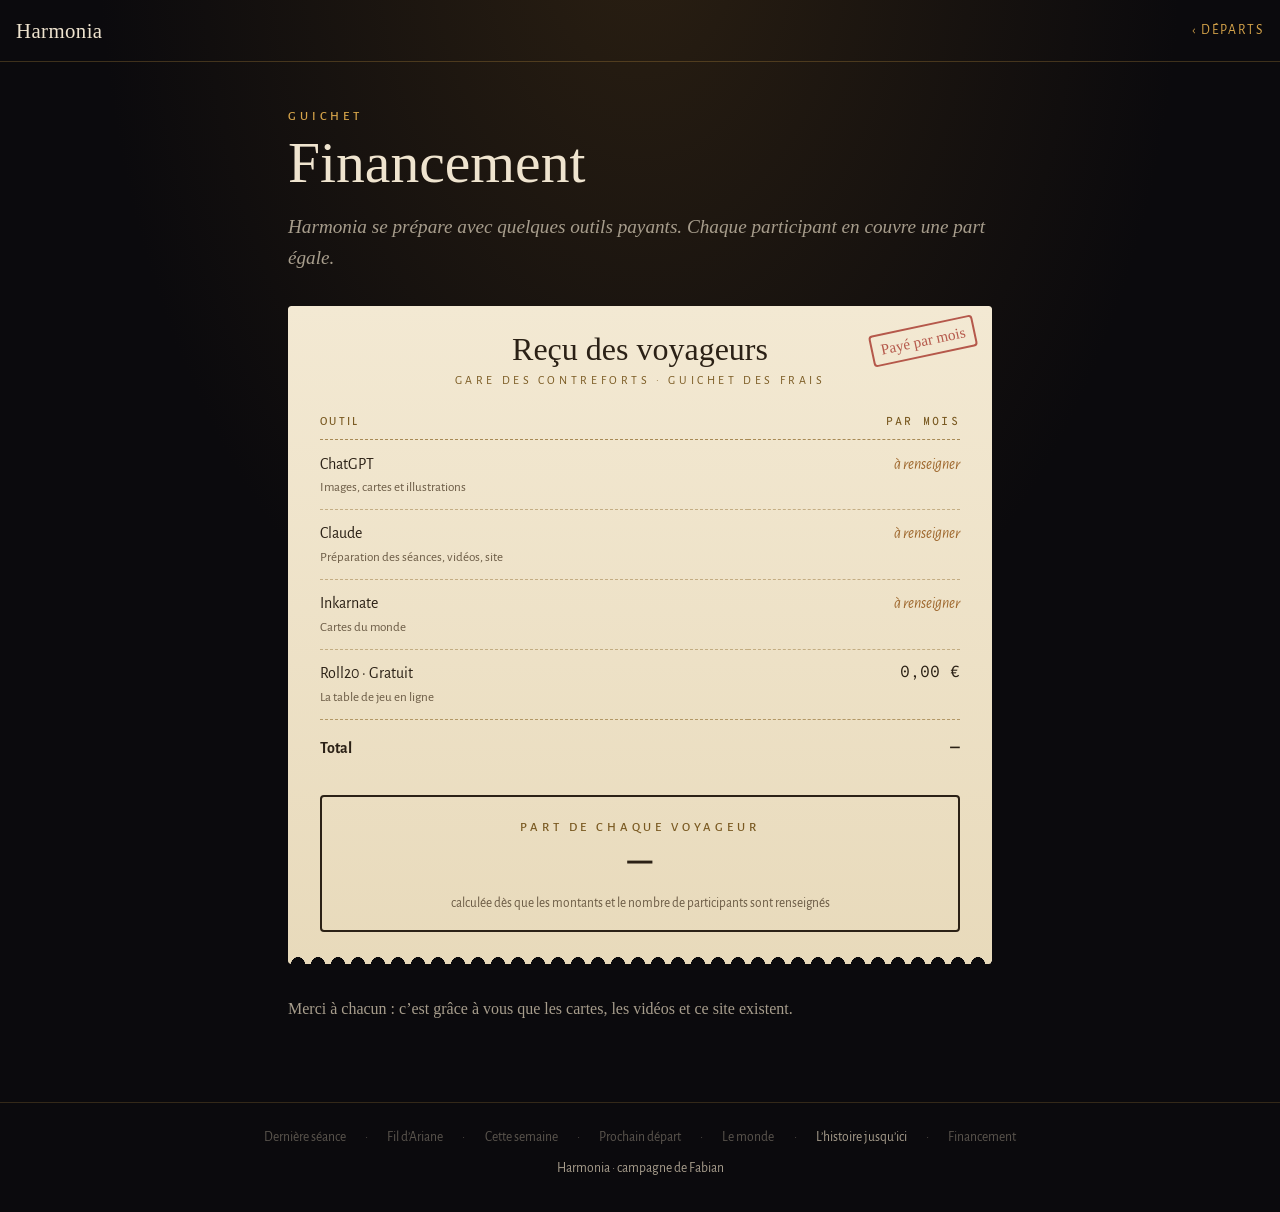
==== financement.html @ 9399c0d6 "Tableau : colonnes alignées, statuts de gare ; ajout du Financement Co-Authored-By: Claude Opus 5.5 " ====
<!doctype html>
<html lang="fr">
<head>
<meta charset="utf-8">
<meta name="viewport" content="width=device-width, initial-scale=1, viewport-fit=cover">
<title>Harmonia · Financement</title>
<meta name="description" content="Les outils qui servent à préparer Harmonia, et la part de chaque participant.">
<link rel="preconnect" href="https://fonts.googleapis.com">
<link rel="preconnect" href="https://fonts.gstatic.com" crossorigin>
<link rel="stylesheet" href="https://fonts.googleapis.com/css2?family=IM+Fell+English:ital@0;1&family=IM+Fell+English+SC&family=Alegreya+Sans:wght@400;500;700&family=Overpass+Mono:wght@600&display=swap">
<link rel="stylesheet" href="style.css">
<style>
/* Un reçu du guichet de la gare : papier, tampon, montants alignés. */
.recu {
  margin-top: 2rem; padding: 1.6rem clamp(1rem, 4vw, 2rem) 2rem; color: #2b2116;
  background: linear-gradient(180deg, #f3e9d3, #e8dabb); border-radius: 3px; position: relative;
  box-shadow: 0 20px 50px rgba(0,0,0,.6);
  -webkit-mask: radial-gradient(circle 7px at 50% 100%, transparent 98%, #000) 0 0 / 20px 100% repeat-x;
          mask: radial-gradient(circle 7px at 50% 100%, transparent 98%, #000) 0 0 / 20px 100% repeat-x;
}
.recu h2 { color: #2b2116; text-align: center; margin-bottom: .2rem; }
.recu .guichet { text-align: center; font-family: var(--f-ui); font-size: .75rem; letter-spacing: .3em; text-transform: uppercase; color: #7a5a22; margin-bottom: 1.4rem; }
.recu table { width: 100%; border-collapse: collapse; font-family: var(--f-ui); }
.recu th { text-align: left; font-size: .72rem; letter-spacing: .2em; text-transform: uppercase; color: #7a5a22; font-weight: 500; padding: 0 0 .5rem; border-bottom: 1px dashed #a88a55; }
.recu td { padding: .7rem 0; border-bottom: 1px dashed rgba(168,138,85,.6); vertical-align: top; }
.recu td small { display: block; color: #6b5b45; font-size: .82rem; }
.recu .montant { text-align: right; font-family: "Overpass Mono", monospace; white-space: nowrap; padding-left: 1rem; }
.recu .vide { color: #a06a30; font-style: italic; font-family: var(--f-ui); }
.recu tfoot td { border: 0; padding-top: 1rem; font-weight: 700; }
.part { margin-top: 1.4rem; padding: 1rem; text-align: center; border: 2px solid #2b2116; border-radius: 4px; }
.part .kicker { color: #7a5a22; }
.part b { display: block; color: #2b2116; font-family: "Overpass Mono", monospace; font-size: clamp(1.8rem, 7vw, 2.6rem); line-height: 1.2; }
.part small { color: #6b5b45; font-family: var(--f-ui); }
.tampon { position: absolute; top: 1.2rem; right: 1rem; transform: rotate(-12deg); font-family: var(--f-titre); color: rgba(160,40,30,.75); border: 2px solid rgba(160,40,30,.75); border-radius: 4px; padding: .1rem .5rem; font-size: .95rem; }
.merci { margin-top: 2rem; color: var(--cendre); }
</style>
</head>
<body>
<header class="entete">
  <a class="marque" href="index.html">Harmonia</a>
  <a href="index.html">‹ Départs</a>
</header>

<main class="page">
  <span class="kicker">Guichet</span>
  <h1>Financement</h1>
  <p class="chapeau">Harmonia se prépare avec quelques outils payants. Chaque participant en couvre une part égale.</p>

  <section class="recu" aria-labelledby="titreRecu">
    <span class="tampon" id="tampon" aria-hidden="true">Payé par mois</span>
    <h2 id="titreRecu">Reçu des voyageurs</h2>
    <div class="guichet">Gare des Contreforts · Guichet des frais</div>
    <table>
      <thead><tr><th scope="col">Outil</th><th scope="col" class="montant">Par mois</th></tr></thead>
      <tbody id="outils"></tbody>
      <tfoot><tr><td>Total</td><td class="montant" id="total"></td></tr></tfoot>
    </table>
    <div class="part">
      <span class="kicker">Part de chaque voyageur</span>
      <b id="part">—</b>
      <small id="detail"></small>
    </div>
  </section>

  <p class="merci">Merci à chacun : c’est grâce à vous que les cartes, les vidéos et ce site existent.</p>
</main>

<footer class="pied">
  <nav id="menuSimple" aria-label="Menu simple"></nav>
  Harmonia · campagne de Fabian
</footer>
<script src="donnees.js"></script>
<script>
(() => {
  const H = window.HARMONIA, F = H.financement;
  const euros = n => n.toLocaleString('fr-FR', { style: 'currency', currency: 'EUR' });
  const corps = document.getElementById('outils');
  let total = 0, complet = true;
  F.outils.forEach(o => {
    const tr = document.createElement('tr');
    const a = document.createElement('td');
    a.innerHTML = `<span></span><small></small>`;
    a.querySelector('span').textContent = o.nom + (o.formule ? ` · ${o.formule}` : '');
    a.querySelector('small').textContent = o.usage;
    const b = document.createElement('td'); b.className = 'montant';
    if (typeof o.prix === 'number') { b.textContent = euros(o.prix); total += o.prix; }
    else { b.innerHTML = '<span class="vide">à renseigner</span>'; complet = false; }
    tr.append(a, b); corps.appendChild(tr);
  });
  document.getElementById('total').textContent = complet ? euros(total) : '—';
  if (complet && F.participants) {
    document.getElementById('part').textContent = euros(Math.ceil(total / F.participants * 100) / 100);
    document.getElementById('detail').textContent = `par mois · ${euros(total)} partagés entre ${F.participants} participants`;
  } else {
    document.getElementById('detail').textContent = 'calculée dès que les montants et le nombre de participants sont renseignés';
  }

  const menu = document.getElementById('menuSimple');
  H.departs.forEach((d, k) => {
    if (k) menu.appendChild(Object.assign(document.createElement('span'), { textContent: '·' }));
    const m = document.createElement(d.pret ? 'a' : 'span');
    m.textContent = d.destination; if (d.pret) m.href = d.page; else m.style.opacity = '.5';
    menu.appendChild(m);
  });
})();
</script>
</body>
</html>
---- style.css ----
/* Harmonia : charte commune (nuit, parchemin, laiton), dans l'esprit de la bande-annonce de la saison 2. */
:root {
  --nuit: #0b0a0d;
  --nuit-2: #15121a;
  --parchemin: #efe4cf;
  --cendre: #a79d8c;
  --laiton: #d6a44a;
  --laiton-sombre: #7a5a22;
  --braise: #e0703a;
  --runes: #6fd8f0;
  --f-titre: "IM Fell English SC", "IM Fell English", Georgia, "Times New Roman", serif;
  --f-recit: "IM Fell English", Georgia, "Times New Roman", serif;
  --f-ui: "Alegreya Sans", "Segoe UI", system-ui, sans-serif;
  color-scheme: dark;
}
* { box-sizing: border-box; }
html { -webkit-text-size-adjust: 100%; }
body {
  margin: 0; min-height: 100vh; color: var(--parchemin); font-family: var(--f-recit); line-height: 1.6;
  background: radial-gradient(ellipse at 50% -10%, #2a1f12 0%, var(--nuit) 60%) fixed, var(--nuit);
}
a { color: var(--laiton); }
a:focus-visible, button:focus-visible { outline: 2px solid var(--parchemin); outline-offset: 3px; }

/* Barre du haut, commune à toutes les pages sauf l'accueil */
.entete { display: flex; align-items: center; justify-content: space-between; gap: 1rem; padding: 14px 16px; border-bottom: 1px solid rgba(214,164,74,.25); }
.entete a { font-family: var(--f-ui); text-decoration: none; letter-spacing: .14em; text-transform: uppercase; font-size: .85rem; }
.entete .marque { font-family: var(--f-titre); text-transform: none; letter-spacing: .02em; font-size: 1.3rem; color: var(--parchemin); }

/* Pages de lecture */
.page { max-width: 46rem; margin: 0 auto; padding: 2.5rem 16px 4rem; }
.kicker { font-family: var(--f-ui); font-weight: 500; font-size: .8rem; letter-spacing: .3em; text-transform: uppercase; color: var(--laiton); }
h1 { font-family: var(--f-titre); font-weight: 400; font-size: clamp(2.2rem, 7vw, 3.6rem); line-height: 1.05; margin: .3rem 0 1rem; }
h2 { font-family: var(--f-titre); font-weight: 400; font-size: clamp(1.5rem, 4.5vw, 2rem); line-height: 1.15; margin: 0 0 .6rem; color: var(--parchemin); }
.chapeau { font-size: 1.2rem; color: var(--cendre); font-style: italic; }
b, strong { color: var(--laiton); font-weight: 400; }

/* Pied de page : le menu classique, en secours du tableau */
.pied { border-top: 1px solid rgba(214,164,74,.2); padding: 1.5rem 16px 2rem; text-align: center; font-family: var(--f-ui); font-size: .85rem; color: var(--cendre); }
.pied nav { display: flex; flex-wrap: wrap; justify-content: center; gap: .4rem 1.2rem; margin-bottom: .6rem; }
.pied nav a { color: var(--cendre); text-decoration: none; }
.pied nav a:hover { color: var(--laiton); }
.pied nav span { opacity: .5; }

@media (prefers-reduced-motion: reduce) { *, *::before, *::after { animation: none !important; transition: none !important; } }
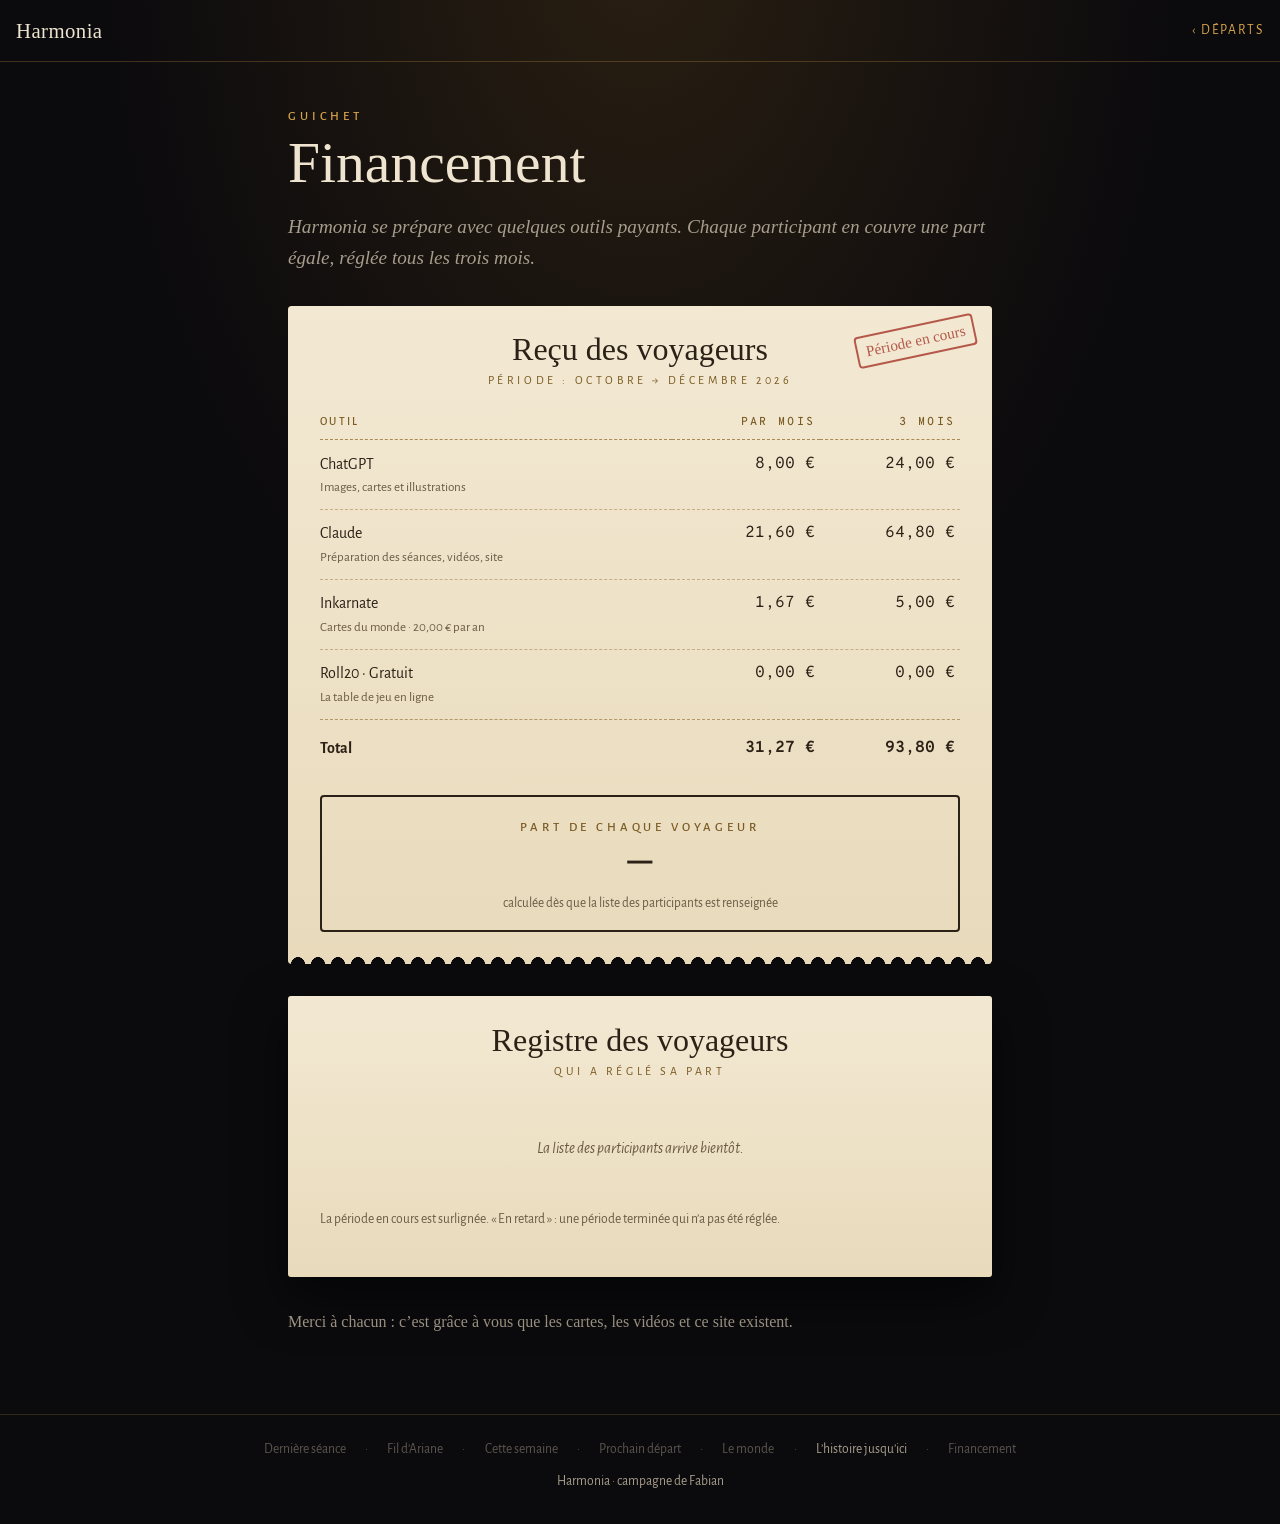
==== commit 6ecf4b8d: "Financement : versements par période (3 mois par défaut), registre de qui a payé, vrais tarifs Co-Au" ====
--- a/financement.html
+++ b/financement.html
@@ -4,34 +4,45 @@
 <meta charset="utf-8">
 <meta name="viewport" content="width=device-width, initial-scale=1, viewport-fit=cover">
 <title>Harmonia · Financement</title>
-<meta name="description" content="Les outils qui servent à préparer Harmonia, et la part de chaque participant.">
+<meta name="description" content="Les outils qui servent à préparer Harmonia, la part de chaque participant et qui a déjà réglé.">
 <link rel="preconnect" href="https://fonts.googleapis.com">
 <link rel="preconnect" href="https://fonts.gstatic.com" crossorigin>
 <link rel="stylesheet" href="https://fonts.googleapis.com/css2?family=IM+Fell+English:ital@0;1&family=IM+Fell+English+SC&family=Alegreya+Sans:wght@400;500;700&family=Overpass+Mono:wght@600&display=swap">
 <link rel="stylesheet" href="style.css">
 <style>
-/* Un reçu du guichet de la gare : papier, tampon, montants alignés. */
-.recu {
+/* Un reçu du guichet de la gare, puis le registre des voyageurs avec leurs tampons. */
+.papier {
   margin-top: 2rem; padding: 1.6rem clamp(1rem, 4vw, 2rem) 2rem; color: #2b2116;
   background: linear-gradient(180deg, #f3e9d3, #e8dabb); border-radius: 3px; position: relative;
   box-shadow: 0 20px 50px rgba(0,0,0,.6);
+}
+.recu {
   -webkit-mask: radial-gradient(circle 7px at 50% 100%, transparent 98%, #000) 0 0 / 20px 100% repeat-x;
           mask: radial-gradient(circle 7px at 50% 100%, transparent 98%, #000) 0 0 / 20px 100% repeat-x;
 }
-.recu h2 { color: #2b2116; text-align: center; margin-bottom: .2rem; }
-.recu .guichet { text-align: center; font-family: var(--f-ui); font-size: .75rem; letter-spacing: .3em; text-transform: uppercase; color: #7a5a22; margin-bottom: 1.4rem; }
-.recu table { width: 100%; border-collapse: collapse; font-family: var(--f-ui); }
-.recu th { text-align: left; font-size: .72rem; letter-spacing: .2em; text-transform: uppercase; color: #7a5a22; font-weight: 500; padding: 0 0 .5rem; border-bottom: 1px dashed #a88a55; }
-.recu td { padding: .7rem 0; border-bottom: 1px dashed rgba(168,138,85,.6); vertical-align: top; }
-.recu td small { display: block; color: #6b5b45; font-size: .82rem; }
-.recu .montant { text-align: right; font-family: "Overpass Mono", monospace; white-space: nowrap; padding-left: 1rem; }
-.recu .vide { color: #a06a30; font-style: italic; font-family: var(--f-ui); }
-.recu tfoot td { border: 0; padding-top: 1rem; font-weight: 700; }
+.papier h2 { color: #2b2116; text-align: center; margin-bottom: .2rem; }
+.papier .guichet { text-align: center; font-family: var(--f-ui); font-size: .75rem; letter-spacing: .3em; text-transform: uppercase; color: #7a5a22; margin-bottom: 1.4rem; }
+.papier table { width: 100%; border-collapse: collapse; font-family: var(--f-ui); }
+.papier th { text-align: left; font-size: .72rem; letter-spacing: .2em; text-transform: uppercase; color: #7a5a22; font-weight: 500; padding: 0 .3rem .5rem 0; border-bottom: 1px dashed #a88a55; }
+.papier td { padding: .7rem .3rem .7rem 0; border-bottom: 1px dashed rgba(168,138,85,.6); vertical-align: top; }
+.papier td small { display: block; color: #6b5b45; font-size: .82rem; }
+.montant { text-align: right !important; font-family: "Overpass Mono", monospace; white-space: nowrap; }
+.papier tfoot td { border: 0; padding-top: 1rem; font-weight: 700; }
 .part { margin-top: 1.4rem; padding: 1rem; text-align: center; border: 2px solid #2b2116; border-radius: 4px; }
 .part .kicker { color: #7a5a22; }
 .part b { display: block; color: #2b2116; font-family: "Overpass Mono", monospace; font-size: clamp(1.8rem, 7vw, 2.6rem); line-height: 1.2; }
 .part small { color: #6b5b45; font-family: var(--f-ui); }
 .tampon { position: absolute; top: 1.2rem; right: 1rem; transform: rotate(-12deg); font-family: var(--f-titre); color: rgba(160,40,30,.75); border: 2px solid rgba(160,40,30,.75); border-radius: 4px; padding: .1rem .5rem; font-size: .95rem; }
+
+/* Registre */
+.registre { overflow-x: auto; }
+.registre th:not(:first-child), .registre td:not(:first-child) { text-align: center; }
+.registre td:first-child { font-family: var(--f-titre); font-size: 1.1rem; white-space: nowrap; }
+.marque-paye { display: inline-block; font-family: var(--f-ui); font-size: .72rem; font-weight: 700; letter-spacing: .12em; text-transform: uppercase; padding: .15rem .45rem; border: 2px solid; border-radius: 3px; transform: rotate(-4deg); white-space: nowrap; }
+.paye { color: #2f6b34; } .attente { color: #a06a30; } .retard { color: #a3281e; }
+.encours { background: rgba(214,164,74,.18); }
+.legende { margin-top: 1rem; font-family: var(--f-ui); font-size: .85rem; color: #6b5b45; }
+.vide { text-align: center; font-family: var(--f-ui); color: #6b5b45; font-style: italic; padding: 1rem 0; }
 .merci { margin-top: 2rem; color: var(--cendre); }
 </style>
 </head>
@@ -44,22 +55,29 @@
 <main class="page">
   <span class="kicker">Guichet</span>
   <h1>Financement</h1>
-  <p class="chapeau">Harmonia se prépare avec quelques outils payants. Chaque participant en couvre une part égale.</p>
+  <p class="chapeau">Harmonia se prépare avec quelques outils payants. Chaque participant en couvre une part égale, réglée <span id="rythme"></span>.</p>
 
-  <section class="recu" aria-labelledby="titreRecu">
-    <span class="tampon" id="tampon" aria-hidden="true">Payé par mois</span>
+  <section class="papier recu" aria-labelledby="titreRecu">
+    <span class="tampon" aria-hidden="true" id="tampon"></span>
     <h2 id="titreRecu">Reçu des voyageurs</h2>
-    <div class="guichet">Gare des Contreforts · Guichet des frais</div>
+    <div class="guichet" id="periode"></div>
     <table>
-      <thead><tr><th scope="col">Outil</th><th scope="col" class="montant">Par mois</th></tr></thead>
+      <thead><tr><th scope="col">Outil</th><th scope="col" class="montant">Par mois</th><th scope="col" class="montant" id="thPeriode"></th></tr></thead>
       <tbody id="outils"></tbody>
-      <tfoot><tr><td>Total</td><td class="montant" id="total"></td></tr></tfoot>
+      <tfoot><tr><td>Total</td><td class="montant" id="totalMois"></td><td class="montant" id="totalPeriode"></td></tr></tfoot>
     </table>
     <div class="part">
       <span class="kicker">Part de chaque voyageur</span>
       <b id="part">—</b>
       <small id="detail"></small>
     </div>
+  </section>
+
+  <section class="papier" aria-labelledby="titreRegistre">
+    <h2 id="titreRegistre">Registre des voyageurs</h2>
+    <div class="guichet">Qui a réglé sa part</div>
+    <div class="registre" id="registre"></div>
+    <p class="legende">La période en cours est surlignée. « En retard » : une période terminée qui n’a pas été réglée.</p>
   </section>
 
   <p class="merci">Merci à chacun : c’est grâce à vous que les cartes, les vidéos et ce site existent.</p>
@@ -74,25 +92,82 @@
 (() => {
   const H = window.HARMONIA, F = H.financement;
   const euros = n => n.toLocaleString('fr-FR', { style: 'currency', currency: 'EUR' });
+  const arrondi = n => Math.round(n * 100) / 100;
+  const N = F.periodeMois || 3;
+  const MOIS = ['janvier', 'février', 'mars', 'avril', 'mai', 'juin', 'juillet', 'août', 'septembre', 'octobre', 'novembre', 'décembre'];
+
+  // Périodes : de « debut » jusqu'à celle qui contient aujourd'hui
+  const [a0, m0] = F.debut.split('-').map(Number);
+  const indexMois = (a, m) => a * 12 + (m - 1);
+  const debutIdx = indexMois(a0, m0), maintenant = new Date(), aujourdhui = indexMois(maintenant.getFullYear(), maintenant.getMonth() + 1);
+  const nbPeriodes = Math.max(1, Math.floor((aujourdhui - debutIdx) / N) + 1);
+  const periodes = Array.from({ length: nbPeriodes }, (_, k) => {
+    const i = debutIdx + k * N, j = i + N - 1;
+    const cle = `${Math.floor(i / 12)}-${String(i % 12 + 1).padStart(2, '0')}`;
+    const nom = (x, an) => MOIS[x % 12] + (an ? ' ' + Math.floor(x / 12) : '');
+    const libelle = N === 1 ? nom(i, true) : `${nom(i, Math.floor(i / 12) !== Math.floor(j / 12))} → ${nom(j, true)}`;
+    const court = N === 1 ? `${MOIS[i % 12].slice(0, 4)}. ${Math.floor(i / 12)}` : `${MOIS[i % 12].slice(0, 3)}.–${MOIS[j % 12].slice(0, 3)}. ${String(Math.floor(j / 12)).slice(2)}`;
+    return { cle, libelle, court, fini: j < aujourdhui, enCours: aujourdhui >= i && aujourdhui <= j };
+  });
+  const courante = periodes.find(p => p.enCours) || periodes[periodes.length - 1];
+
+  // Le reçu
+  const rythmes = { 1: 'chaque mois', 3: 'tous les trois mois', 6: 'tous les six mois', 12: 'une fois par an' };
+  document.getElementById('rythme').textContent = rythmes[N] || `tous les ${N} mois`;
+  document.getElementById('periode').textContent = 'Période : ' + courante.libelle;
+  document.getElementById('thPeriode').textContent = N === 1 ? 'Période' : `${N} mois`;
+  document.getElementById('tampon').textContent = 'Période en cours';
   const corps = document.getElementById('outils');
-  let total = 0, complet = true;
+  let totalMois = 0;
   F.outils.forEach(o => {
+    const parMois = o.par === 'an' ? o.prix / 12 : o.prix;
+    totalMois += parMois;
     const tr = document.createElement('tr');
     const a = document.createElement('td');
-    a.innerHTML = `<span></span><small></small>`;
-    a.querySelector('span').textContent = o.nom + (o.formule ? ` · ${o.formule}` : '');
-    a.querySelector('small').textContent = o.usage;
-    const b = document.createElement('td'); b.className = 'montant';
-    if (typeof o.prix === 'number') { b.textContent = euros(o.prix); total += o.prix; }
-    else { b.innerHTML = '<span class="vide">à renseigner</span>'; complet = false; }
-    tr.append(a, b); corps.appendChild(tr);
+    a.append(document.createTextNode(o.nom + (o.formule ? ` · ${o.formule}` : '')));
+    const sm = document.createElement('small');
+    sm.textContent = o.usage + (o.par === 'an' && o.prix ? ` · ${euros(o.prix)} par an` : '');
+    a.appendChild(sm);
+    const b = document.createElement('td'); b.className = 'montant'; b.textContent = euros(arrondi(parMois));
+    const c = document.createElement('td'); c.className = 'montant'; c.textContent = euros(arrondi(parMois * N));
+    tr.append(a, b, c); corps.appendChild(tr);
   });
-  document.getElementById('total').textContent = complet ? euros(total) : '—';
-  if (complet && F.participants) {
-    document.getElementById('part').textContent = euros(Math.ceil(total / F.participants * 100) / 100);
-    document.getElementById('detail').textContent = `par mois · ${euros(total)} partagés entre ${F.participants} participants`;
+  const totalPeriode = arrondi(totalMois * N);
+  document.getElementById('totalMois').textContent = euros(arrondi(totalMois));
+  document.getElementById('totalPeriode').textContent = euros(totalPeriode);
+  const nb = F.participants.length;
+  if (nb) {
+    const part = Math.ceil(totalPeriode / nb * 100) / 100;
+    document.getElementById('part').textContent = euros(part);
+    document.getElementById('detail').textContent = `${rythmes[N] || `tous les ${N} mois`} · ${euros(totalPeriode)} partagés entre ${nb} participants`;
   } else {
-    document.getElementById('detail').textContent = 'calculée dès que les montants et le nombre de participants sont renseignés';
+    document.getElementById('detail').textContent = 'calculée dès que la liste des participants est renseignée';
+  }
+
+  // Le registre : une ligne par participant, une colonne par période (les 6 dernières)
+  const boite = document.getElementById('registre');
+  if (!nb) { boite.innerHTML = '<p class="vide">La liste des participants arrive bientôt.</p>'; }
+  else {
+    const vues = periodes.slice(-6);
+    const t = document.createElement('table');
+    const tete = document.createElement('tr');
+    tete.innerHTML = '<th scope="col">Voyageur</th>';
+    vues.forEach(p => { const th = document.createElement('th'); th.scope = 'col'; th.textContent = p.court; th.title = p.libelle; if (p === courante) th.className = 'encours'; tete.appendChild(th); });
+    const thead = document.createElement('thead'); thead.appendChild(tete); t.appendChild(thead);
+    const tb = document.createElement('tbody');
+    F.participants.forEach(v => {
+      const tr = document.createElement('tr');
+      const nomCase = document.createElement('td'); nomCase.textContent = v.nom; tr.appendChild(nomCase);
+      vues.forEach(p => {
+        const td = document.createElement('td'); if (p === courante) td.className = 'encours';
+        const paye = (v.paye || []).includes(p.cle);
+        const [cls, txt] = paye ? ['paye', 'Payé'] : p.fini ? ['retard', 'En retard'] : ['attente', 'En attente'];
+        td.innerHTML = `<span class="marque-paye ${cls}">${txt}</span>`;
+        tr.appendChild(td);
+      });
+      tb.appendChild(tr);
+    });
+    t.appendChild(tb); boite.appendChild(t);
   }
 
   const menu = document.getElementById('menuSimple');
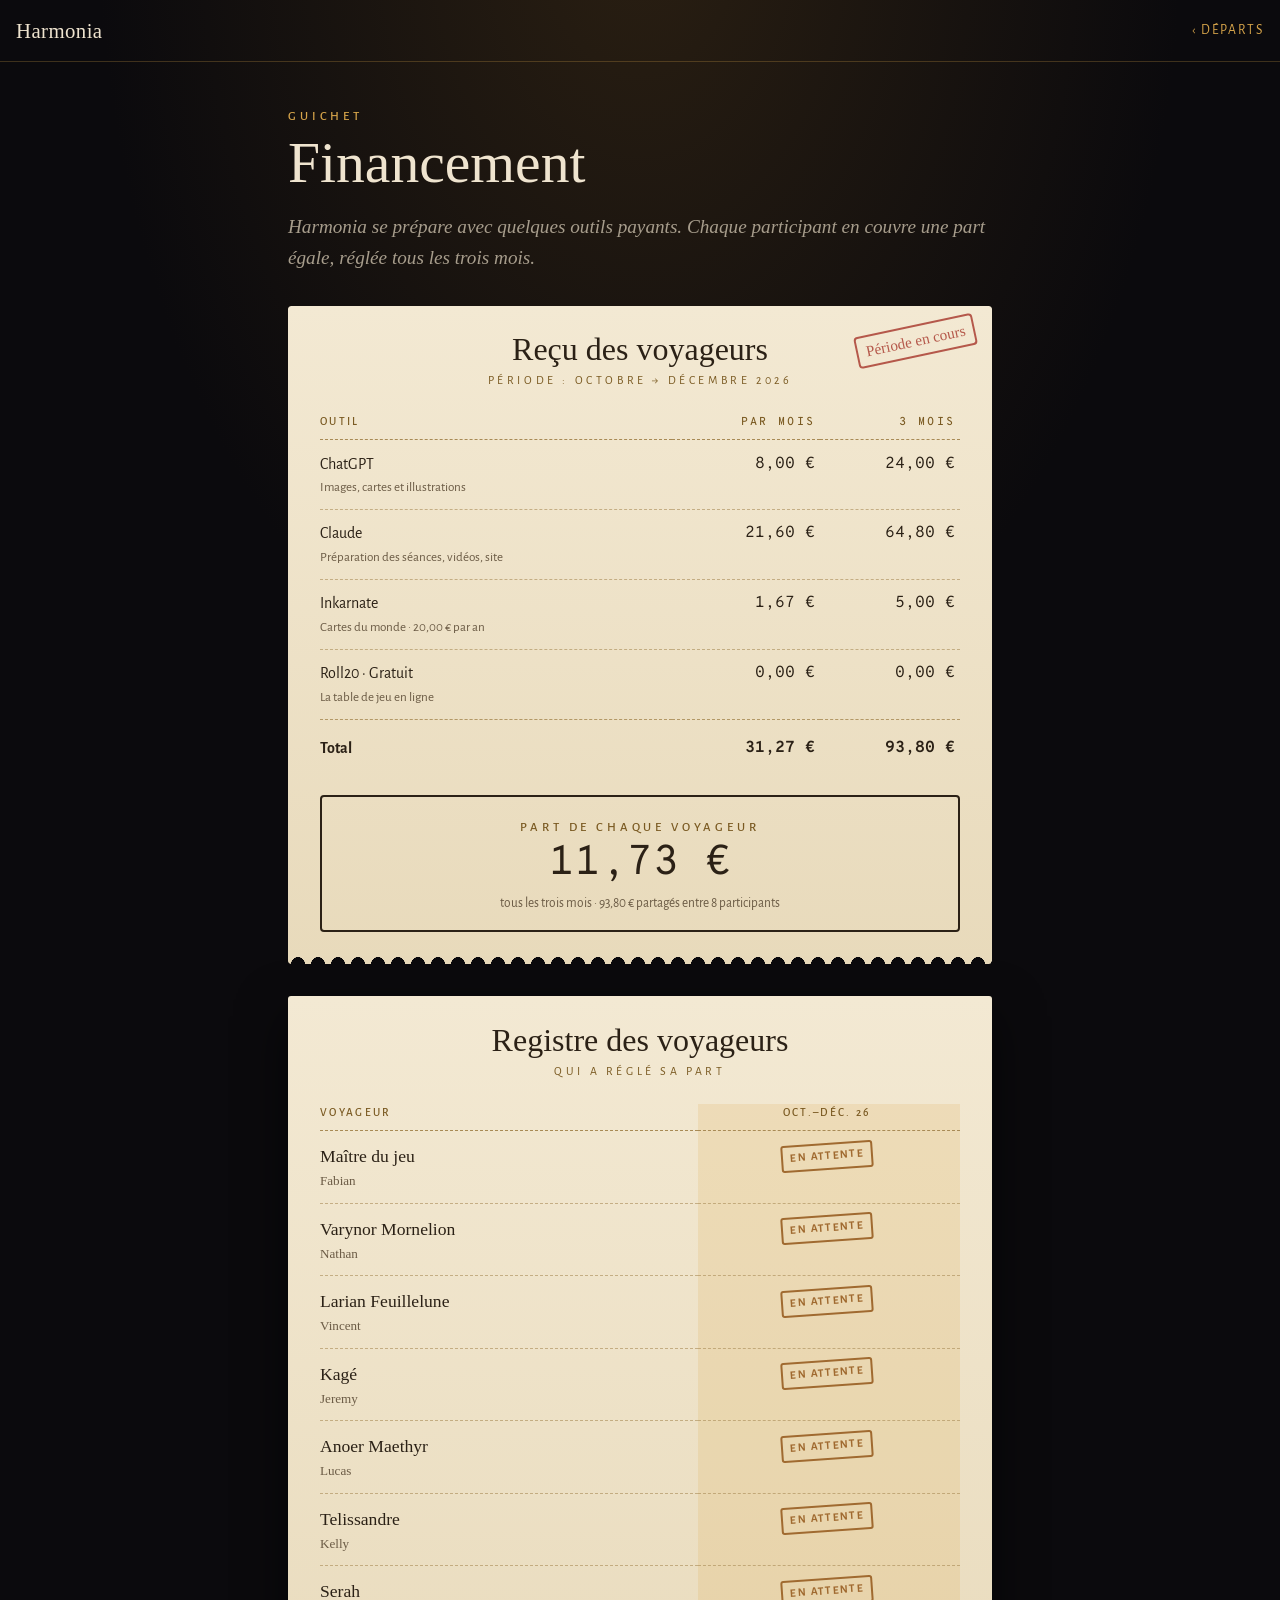
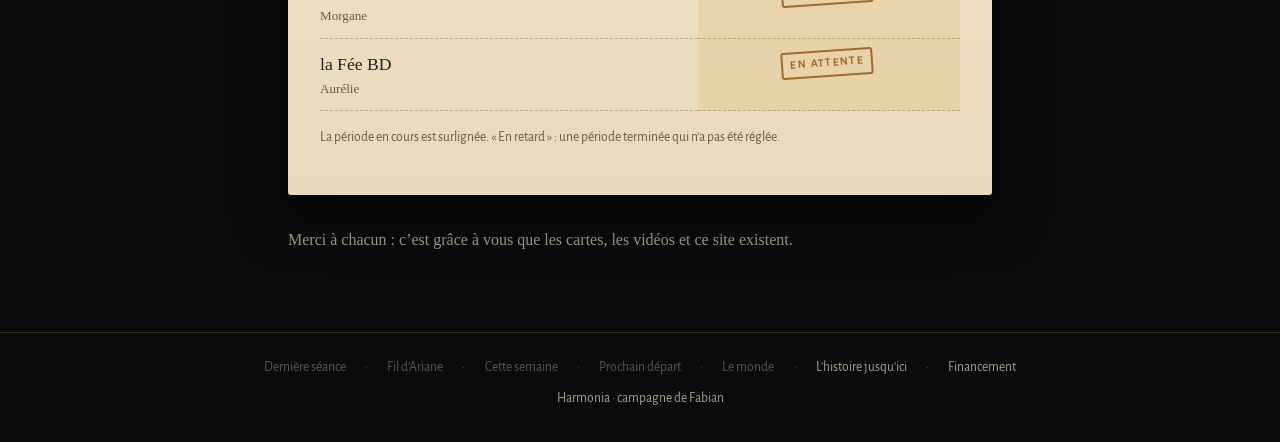
==== commit 4d386280: "Financement : les 8 participants (MJ compris), personne n'a encore payé ; rubrique ouverte Co-Author" ====
--- a/financement.html
+++ b/financement.html
@@ -157,7 +157,9 @@
     const tb = document.createElement('tbody');
     F.participants.forEach(v => {
       const tr = document.createElement('tr');
-      const nomCase = document.createElement('td'); nomCase.textContent = v.nom; tr.appendChild(nomCase);
+      const nomCase = document.createElement('td'); nomCase.textContent = v.perso || v.nom;
+      if (v.perso) { const sm = document.createElement('small'); sm.textContent = v.nom; nomCase.appendChild(sm); }
+      tr.appendChild(nomCase);
       vues.forEach(p => {
         const td = document.createElement('td'); if (p === courante) td.className = 'encours';
         const paye = (v.paye || []).includes(p.cle);
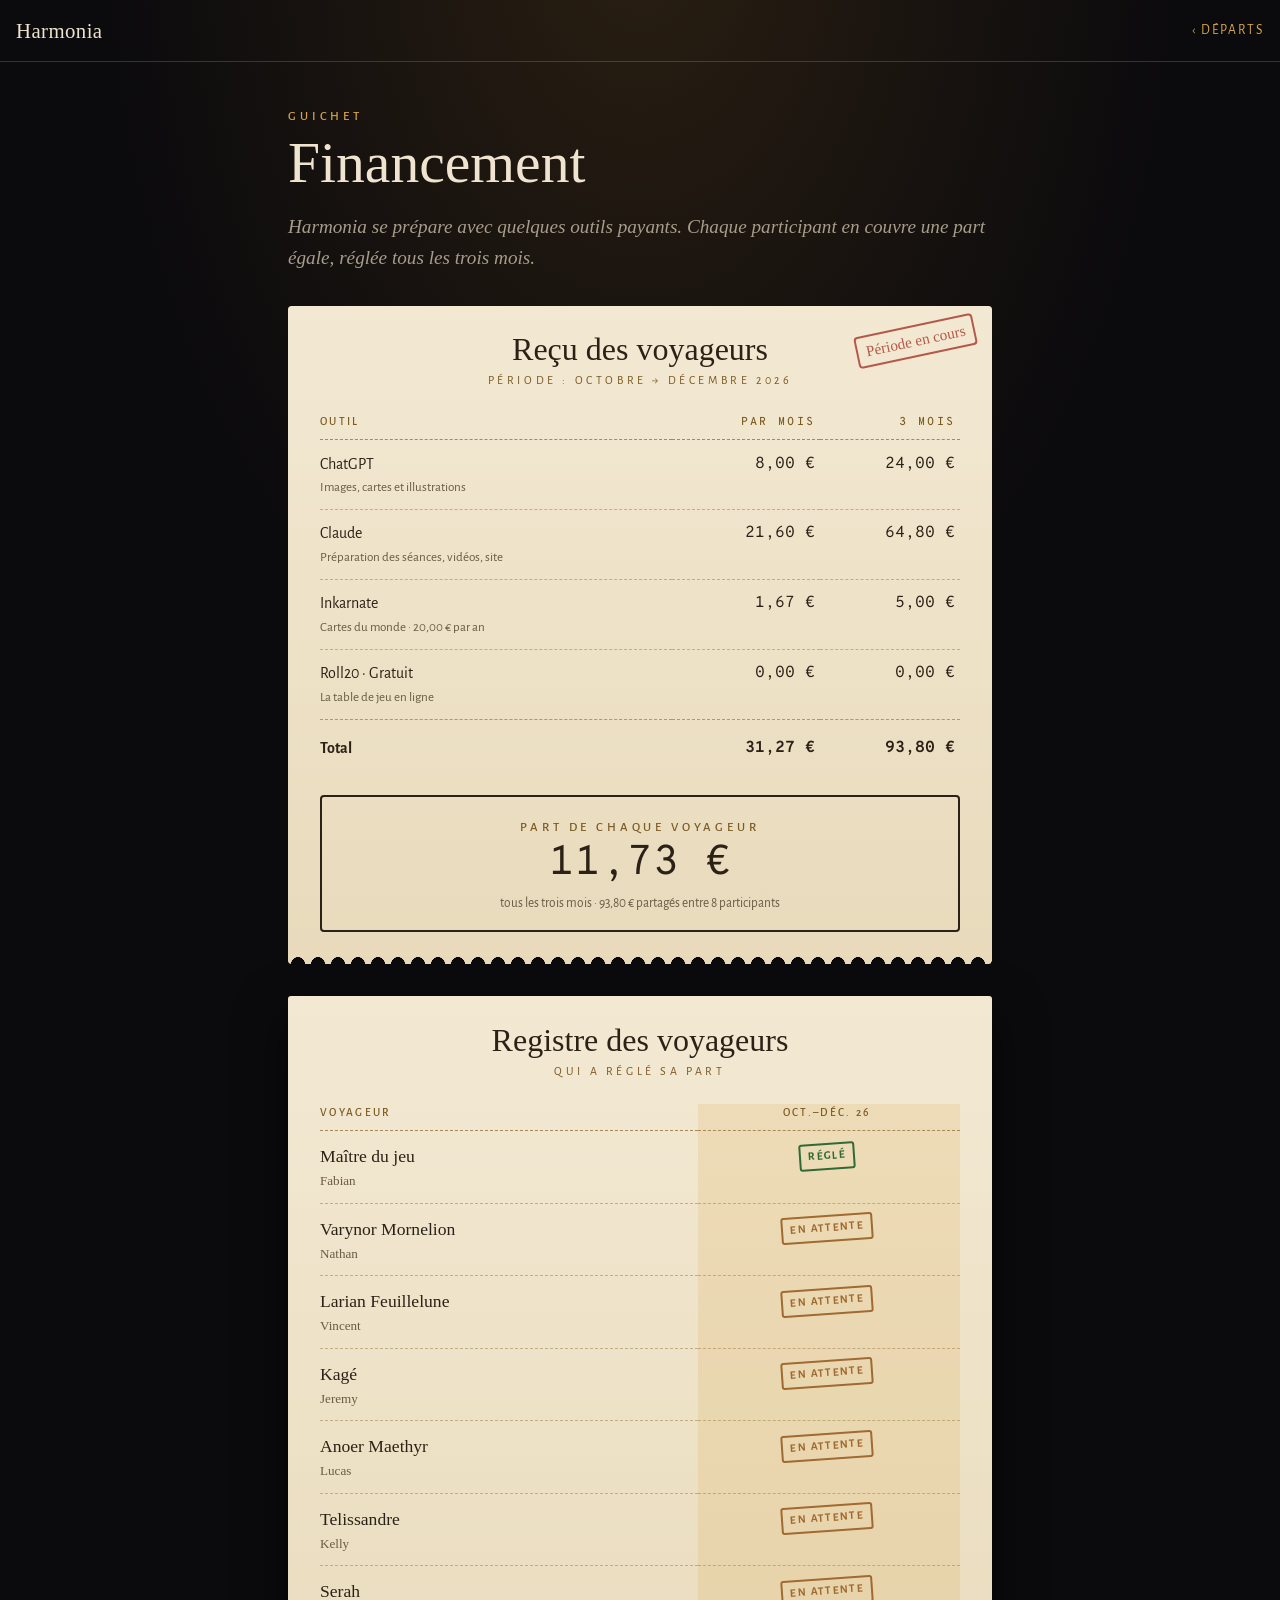
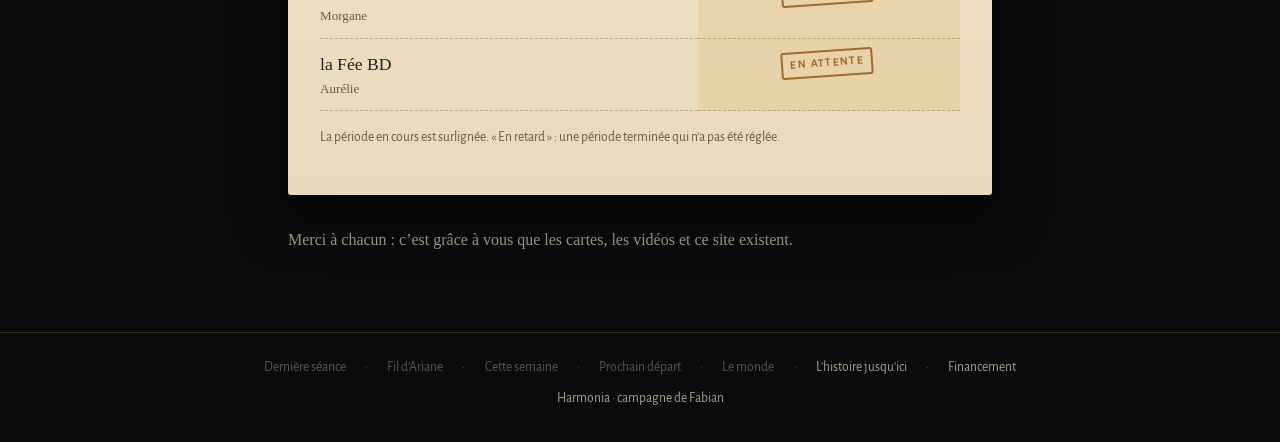
==== commit a4014726: "Financement : le MJ est réglé d'office (prélèvement), tampon « Réglé » Co-Authored-By: Claude Opus 5" ====
--- a/financement.html
+++ b/financement.html
@@ -162,8 +162,8 @@
       tr.appendChild(nomCase);
       vues.forEach(p => {
         const td = document.createElement('td'); if (p === courante) td.className = 'encours';
-        const paye = (v.paye || []).includes(p.cle);
-        const [cls, txt] = paye ? ['paye', 'Payé'] : p.fini ? ['retard', 'En retard'] : ['attente', 'En attente'];
+        const paye = v.prelevement || (v.paye || []).includes(p.cle);
+        const [cls, txt] = paye ? ['paye', 'Réglé'] : p.fini ? ['retard', 'En retard'] : ['attente', 'En attente'];
         td.innerHTML = `<span class="marque-paye ${cls}">${txt}</span>`;
         tr.appendChild(td);
       });
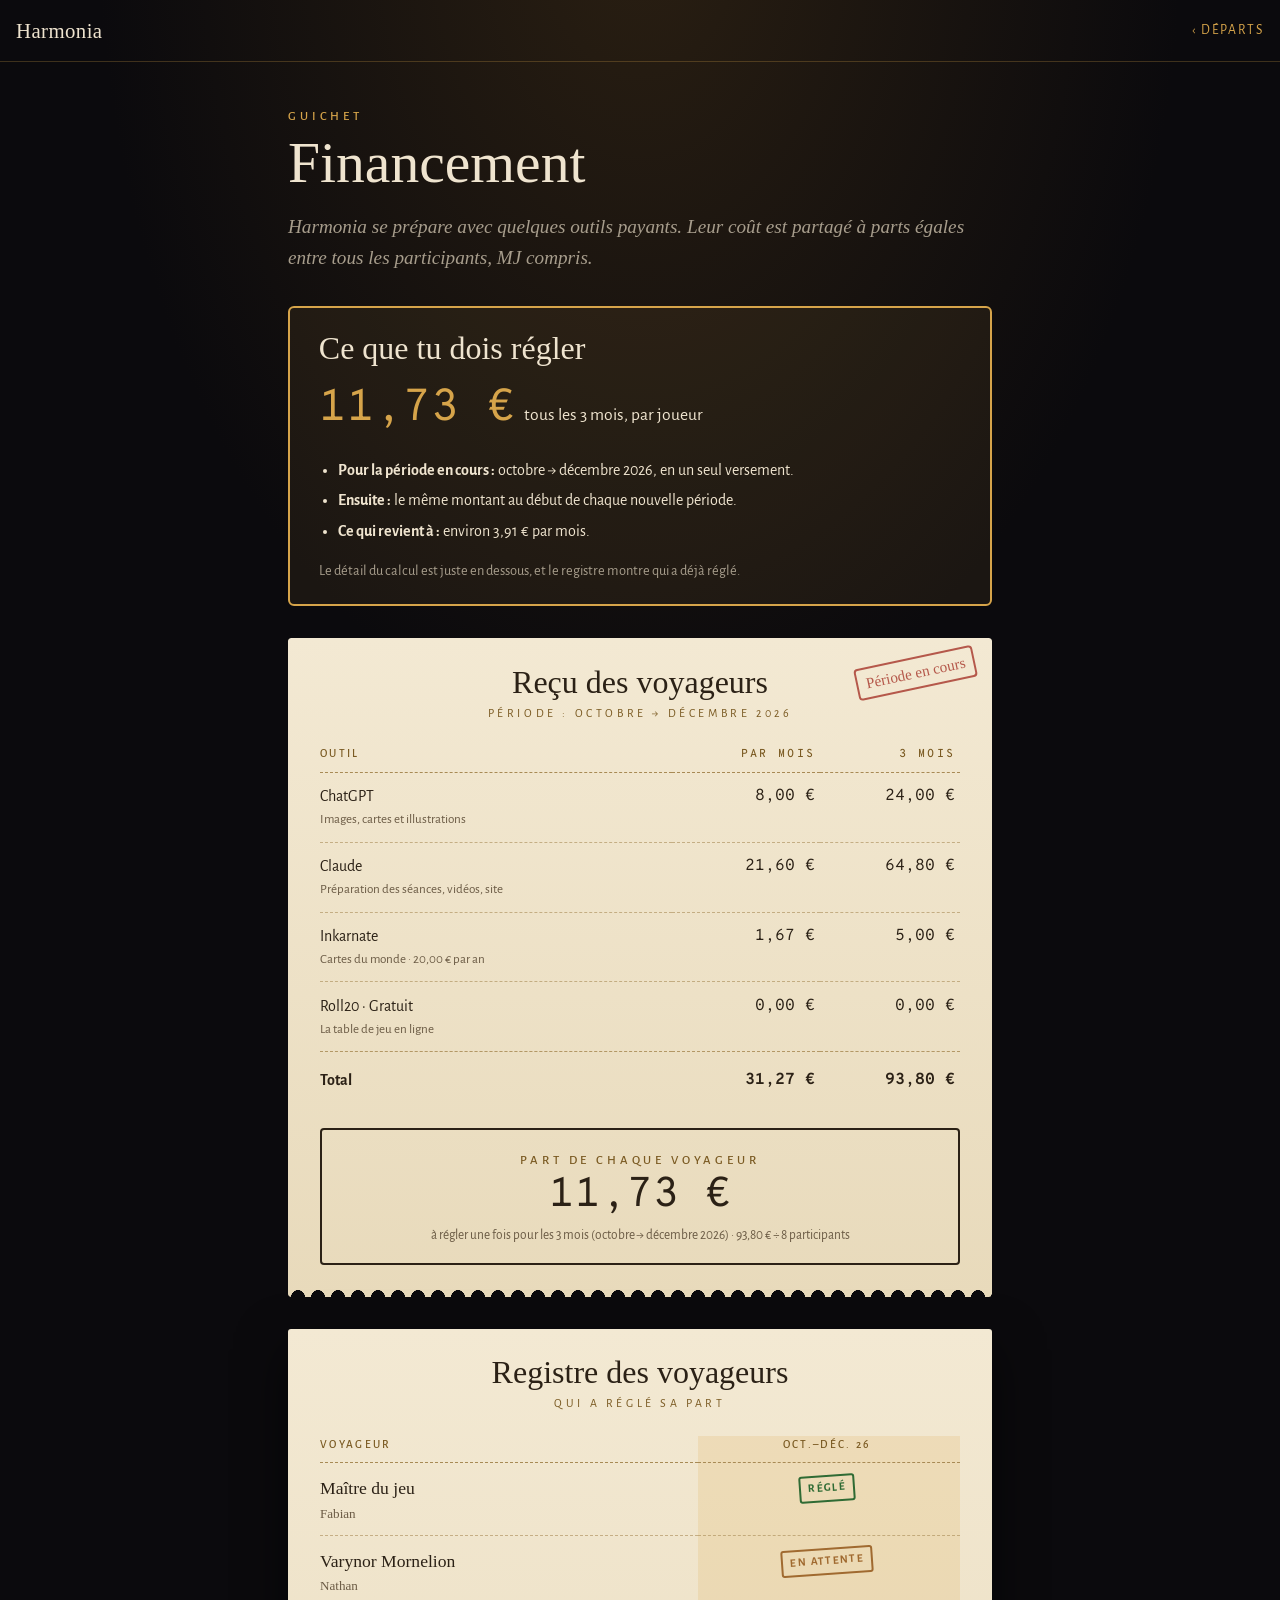
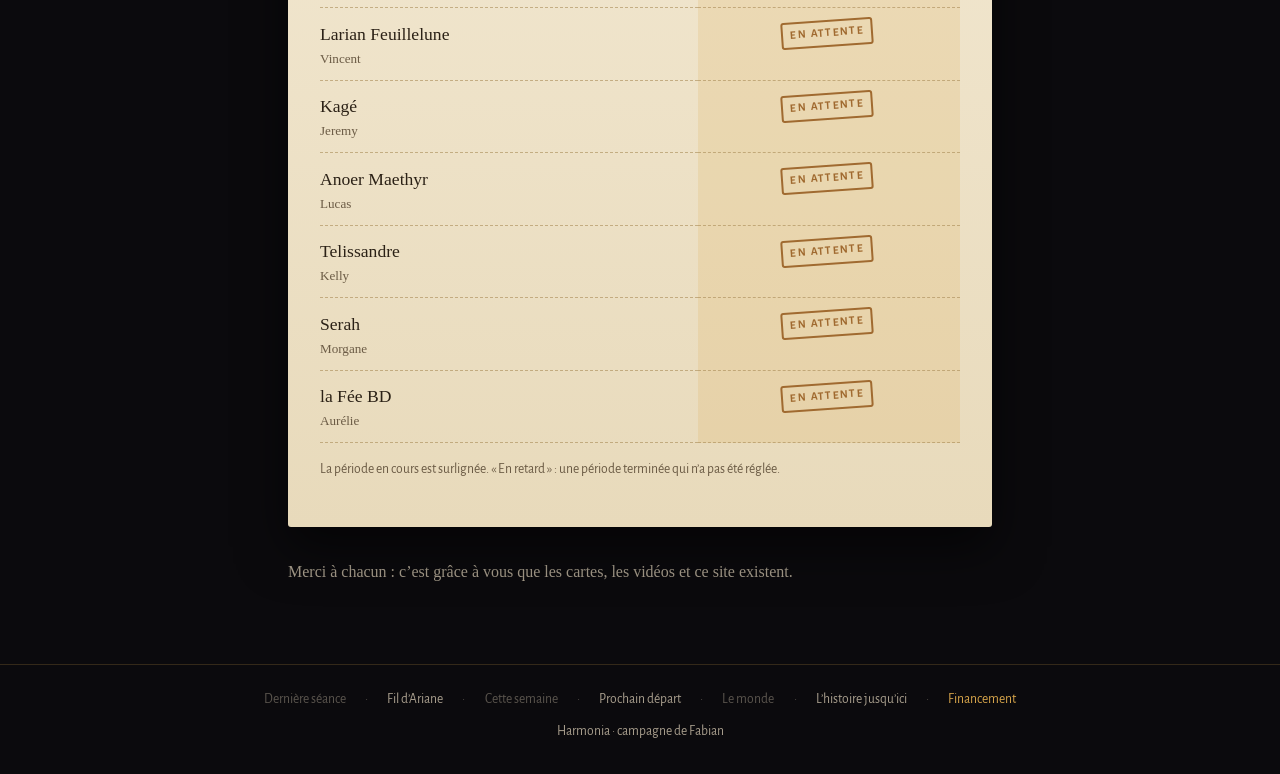
==== commit f725cf4c: "Financement plus clair, Prochain départ (billet et compte à rebours), Fil d'Ariane avec progression " ====
--- a/financement.html
+++ b/financement.html
@@ -44,6 +44,14 @@
 .legende { margin-top: 1rem; font-family: var(--f-ui); font-size: .85rem; color: #6b5b45; }
 .vide { text-align: center; font-family: var(--f-ui); color: #6b5b45; font-style: italic; padding: 1rem 0; }
 .merci { margin-top: 2rem; color: var(--cendre); }
+.adu { margin-top: 2rem; padding: 1.4rem clamp(1rem, 4vw, 1.8rem); border: 2px solid var(--laiton); border-radius: 6px; background: rgba(214,164,74,.08); }
+.adu h2 { margin-bottom: .4rem; }
+.adu .somme { margin: 0 0 .8rem; font-family: var(--f-ui); font-size: 1.1rem; color: var(--parchemin); }
+.adu .somme b { font-family: "Overpass Mono", monospace; font-size: clamp(2rem, 8vw, 2.8rem); color: var(--laiton); margin-right: .4rem; }
+.adu ul { margin: 0; padding-left: 1.2rem; font-family: var(--f-ui); }
+.adu li { margin: .3rem 0; }
+.adu strong { color: var(--parchemin); font-weight: 700; }
+.adu .aide { margin: .9rem 0 0; font-family: var(--f-ui); font-size: .9rem; color: var(--cendre); }
 </style>
 </head>
 <body>
@@ -55,7 +63,18 @@
 <main class="page">
   <span class="kicker">Guichet</span>
   <h1>Financement</h1>
-  <p class="chapeau">Harmonia se prépare avec quelques outils payants. Chaque participant en couvre une part égale, réglée <span id="rythme"></span>.</p>
+  <p class="chapeau">Harmonia se prépare avec quelques outils payants. Leur coût est partagé à parts égales entre tous les participants, MJ compris.</p>
+
+  <section class="adu" aria-labelledby="titreAdu">
+    <h2 id="titreAdu">Ce que tu dois régler</h2>
+    <p class="somme"><b id="aduMontant">—</b> <span id="aduRythme"></span></p>
+    <ul>
+      <li><strong>Pour la période en cours :</strong> <span id="aduPeriode"></span>, en un seul versement.</li>
+      <li><strong>Ensuite :</strong> le même montant au début de chaque nouvelle période.</li>
+      <li id="aduMois"></li>
+    </ul>
+    <p class="aide">Le détail du calcul est juste en dessous, et le registre montre qui a déjà réglé.</p>
+  </section>
 
   <section class="papier recu" aria-labelledby="titreRecu">
     <span class="tampon" aria-hidden="true" id="tampon"></span>
@@ -88,6 +107,7 @@
   Harmonia · campagne de Fabian
 </footer>
 <script src="donnees.js"></script>
+<script src="commun.js" defer></script>
 <script>
 (() => {
   const H = window.HARMONIA, F = H.financement;
@@ -113,7 +133,6 @@
 
   // Le reçu
   const rythmes = { 1: 'chaque mois', 3: 'tous les trois mois', 6: 'tous les six mois', 12: 'une fois par an' };
-  document.getElementById('rythme').textContent = rythmes[N] || `tous les ${N} mois`;
   document.getElementById('periode').textContent = 'Période : ' + courante.libelle;
   document.getElementById('thPeriode').textContent = N === 1 ? 'Période' : `${N} mois`;
   document.getElementById('tampon').textContent = 'Période en cours';
@@ -139,9 +158,14 @@
   if (nb) {
     const part = Math.ceil(totalPeriode / nb * 100) / 100;
     document.getElementById('part').textContent = euros(part);
-    document.getElementById('detail').textContent = `${rythmes[N] || `tous les ${N} mois`} · ${euros(totalPeriode)} partagés entre ${nb} participants`;
+    document.getElementById('detail').textContent = `à régler une fois pour ${N === 1 ? 'le mois' : 'les ' + N + ' mois'} (${courante.libelle}) · ${euros(totalPeriode)} ÷ ${nb} participants`;
+    document.getElementById('aduMontant').textContent = euros(part);
+    document.getElementById('aduRythme').textContent = N === 1 ? 'par mois, par joueur' : `tous les ${N} mois, par joueur`;
+    document.getElementById('aduPeriode').textContent = courante.libelle;
+    document.getElementById('aduMois').innerHTML = N === 1 ? '' : `<strong>Ce qui revient à :</strong> environ ${euros(Math.ceil(part / N * 100) / 100)} par mois.`;
   } else {
     document.getElementById('detail').textContent = 'calculée dès que la liste des participants est renseignée';
+    document.getElementById('aduPeriode').textContent = courante.libelle;
   }
 
   // Le registre : une ligne par participant, une colonne par période (les 6 dernières)
@@ -172,13 +196,6 @@
     t.appendChild(tb); boite.appendChild(t);
   }
 
-  const menu = document.getElementById('menuSimple');
-  H.departs.forEach((d, k) => {
-    if (k) menu.appendChild(Object.assign(document.createElement('span'), { textContent: '·' }));
-    const m = document.createElement(d.pret ? 'a' : 'span');
-    m.textContent = d.destination; if (d.pret) m.href = d.page; else m.style.opacity = '.5';
-    menu.appendChild(m);
-  });
 })();
 </script>
 </body>
--- a/style.css
+++ b/style.css
@@ -39,7 +39,7 @@
 .pied { border-top: 1px solid rgba(214,164,74,.2); padding: 1.5rem 16px 2rem; text-align: center; font-family: var(--f-ui); font-size: .85rem; color: var(--cendre); }
 .pied nav { display: flex; flex-wrap: wrap; justify-content: center; gap: .4rem 1.2rem; margin-bottom: .6rem; }
 .pied nav a { color: var(--cendre); text-decoration: none; }
-.pied nav a:hover { color: var(--laiton); }
+.pied nav a:hover, .pied nav a[aria-current] { color: var(--laiton); }
 .pied nav span { opacity: .5; }
 
 @media (prefers-reduced-motion: reduce) { *, *::before, *::after { animation: none !important; transition: none !important; } }
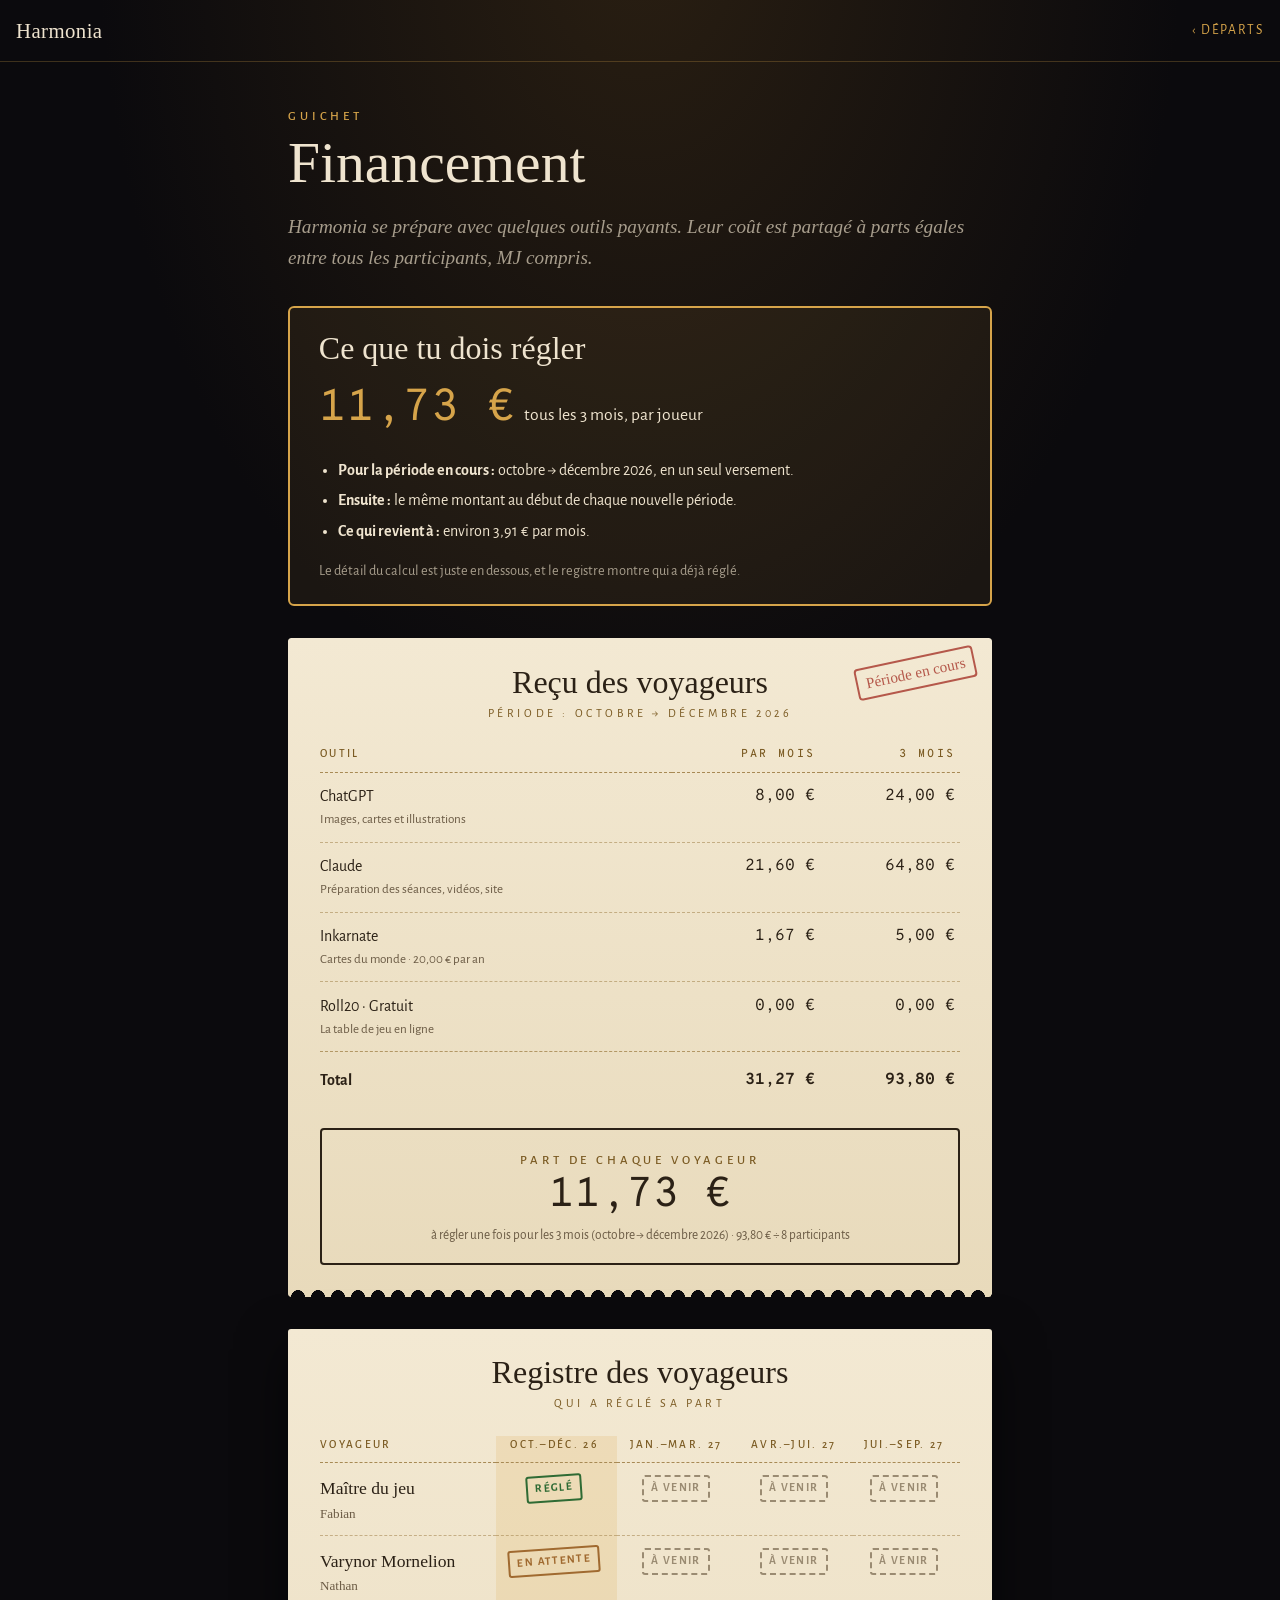
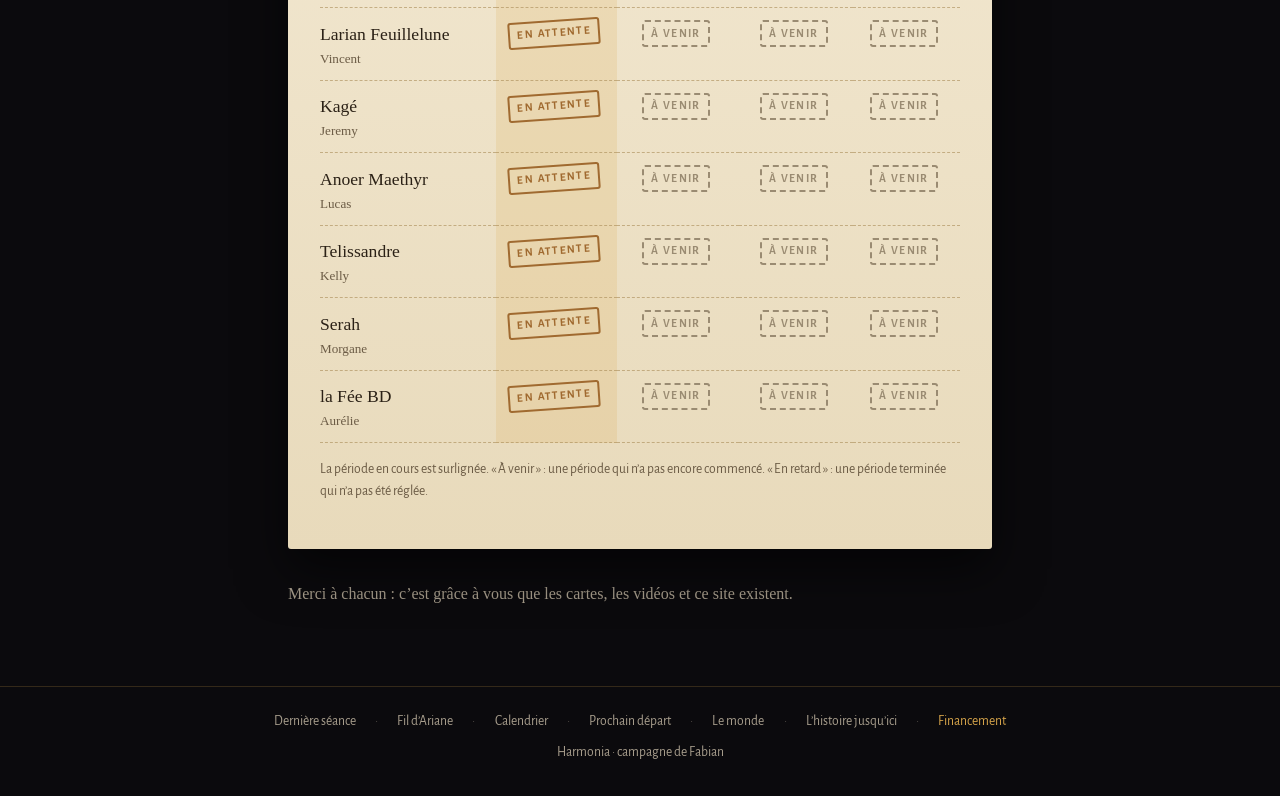
==== commit ed17b0e2: "Financement : le registre montre les 4 trimestres de l'année, futurs « À venir » Co-Authored-By: Cla" ====
--- a/financement.html
+++ b/financement.html
@@ -39,7 +39,7 @@
 .registre th:not(:first-child), .registre td:not(:first-child) { text-align: center; }
 .registre td:first-child { font-family: var(--f-titre); font-size: 1.1rem; white-space: nowrap; }
 .marque-paye { display: inline-block; font-family: var(--f-ui); font-size: .72rem; font-weight: 700; letter-spacing: .12em; text-transform: uppercase; padding: .15rem .45rem; border: 2px solid; border-radius: 3px; transform: rotate(-4deg); white-space: nowrap; }
-.paye { color: #2f6b34; } .attente { color: #a06a30; } .retard { color: #a3281e; }
+.paye { color: #2f6b34; } .attente { color: #a06a30; } .retard { color: #a3281e; } .avenir { color: #9a8b72; border-style: dashed !important; transform: none !important; }
 .encours { background: rgba(214,164,74,.18); }
 .legende { margin-top: 1rem; font-family: var(--f-ui); font-size: .85rem; color: #6b5b45; }
 .vide { text-align: center; font-family: var(--f-ui); color: #6b5b45; font-style: italic; padding: 1rem 0; }
@@ -96,7 +96,7 @@
     <h2 id="titreRegistre">Registre des voyageurs</h2>
     <div class="guichet">Qui a réglé sa part</div>
     <div class="registre" id="registre"></div>
-    <p class="legende">La période en cours est surlignée. « En retard » : une période terminée qui n’a pas été réglée.</p>
+    <p class="legende">La période en cours est surlignée. « À venir » : une période qui n’a pas encore commencé. « En retard » : une période terminée qui n’a pas été réglée.</p>
   </section>
 
   <p class="merci">Merci à chacun : c’est grâce à vous que les cartes, les vidéos et ce site existent.</p>
@@ -120,16 +120,19 @@
   const [a0, m0] = F.debut.split('-').map(Number);
   const indexMois = (a, m) => a * 12 + (m - 1);
   const debutIdx = indexMois(a0, m0), maintenant = new Date(), aujourdhui = indexMois(maintenant.getFullYear(), maintenant.getMonth() + 1);
-  const nbPeriodes = Math.max(1, Math.floor((aujourdhui - debutIdx) / N) + 1);
+  // Toutes les périodes de l’année de financement en cours (4 par an pour des périodes de 3 mois), à venir comprises
+  const parAn = Math.max(1, Math.round(12 / N));
+  const anneeEnCours = Math.max(0, Math.floor((aujourdhui - debutIdx) / 12));
+  const nbPeriodes = (anneeEnCours + 1) * parAn;
   const periodes = Array.from({ length: nbPeriodes }, (_, k) => {
     const i = debutIdx + k * N, j = i + N - 1;
     const cle = `${Math.floor(i / 12)}-${String(i % 12 + 1).padStart(2, '0')}`;
     const nom = (x, an) => MOIS[x % 12] + (an ? ' ' + Math.floor(x / 12) : '');
     const libelle = N === 1 ? nom(i, true) : `${nom(i, Math.floor(i / 12) !== Math.floor(j / 12))} → ${nom(j, true)}`;
     const court = N === 1 ? `${MOIS[i % 12].slice(0, 4)}. ${Math.floor(i / 12)}` : `${MOIS[i % 12].slice(0, 3)}.–${MOIS[j % 12].slice(0, 3)}. ${String(Math.floor(j / 12)).slice(2)}`;
-    return { cle, libelle, court, fini: j < aujourdhui, enCours: aujourdhui >= i && aujourdhui <= j };
+    return { cle, libelle, court, fini: j < aujourdhui, enCours: aujourdhui >= i && aujourdhui <= j, avenir: i > aujourdhui };
   });
-  const courante = periodes.find(p => p.enCours) || periodes[periodes.length - 1];
+  const courante = periodes.find(p => p.enCours) || periodes[0];
 
   // Le reçu
   const rythmes = { 1: 'chaque mois', 3: 'tous les trois mois', 6: 'tous les six mois', 12: 'une fois par an' };
@@ -172,7 +175,7 @@
   const boite = document.getElementById('registre');
   if (!nb) { boite.innerHTML = '<p class="vide">La liste des participants arrive bientôt.</p>'; }
   else {
-    const vues = periodes.slice(-6);
+    const vues = periodes.slice(-2 * parAn); // au plus les deux dernières années
     const t = document.createElement('table');
     const tete = document.createElement('tr');
     tete.innerHTML = '<th scope="col">Voyageur</th>';
@@ -186,8 +189,8 @@
       tr.appendChild(nomCase);
       vues.forEach(p => {
         const td = document.createElement('td'); if (p === courante) td.className = 'encours';
-        const paye = v.prelevement || (v.paye || []).includes(p.cle);
-        const [cls, txt] = paye ? ['paye', 'Réglé'] : p.fini ? ['retard', 'En retard'] : ['attente', 'En attente'];
+        const paye = (v.prelevement && !p.avenir) || (v.paye || []).includes(p.cle);
+        const [cls, txt] = paye ? ['paye', 'Réglé'] : p.avenir ? ['avenir', 'À venir'] : p.fini ? ['retard', 'En retard'] : ['attente', 'En attente'];
         td.innerHTML = `<span class="marque-paye ${cls}">${txt}</span>`;
         tr.appendChild(td);
       });
--- a/style.css
+++ b/style.css
@@ -42,4 +42,22 @@
 .pied nav a:hover, .pied nav a[aria-current] { color: var(--laiton); }
 .pied nav span { opacity: .5; }
 
+/* Bouton « Prendre des notes » vers le formulaire */
+.boutons-accueil { display: flex; flex-wrap: wrap; gap: .8rem; justify-content: center; align-items: center; margin: 1.2rem 0 0; }
+.boutons-accueil .prendre-notes { margin: 0; }
+.bouton-video { background: transparent; color: var(--laiton); box-shadow: inset 0 0 0 1px var(--laiton); }
+.prendre-notes { margin: 1.2rem 0; text-align: center; }
+.bouton-notes { display: inline-flex; align-items: center; gap: .5rem; font-family: var(--f-ui); font-weight: 700; font-size: .95rem; letter-spacing: .14em; text-transform: uppercase; text-decoration: none; color: var(--nuit); background: var(--laiton); border-radius: 3px; padding: .8rem 1.4rem; box-shadow: 0 0 0 1px var(--laiton), 0 0 24px rgba(214,164,74,.3); }
+.bouton-notes:hover { filter: brightness(1.1); }
+.bouton-notes span { font-size: 1.2em; }
+.scribe { max-width: min(26rem, calc(100vw - 32px)); padding: 1.6rem 1.4rem 1.4rem; text-align: center; color: #2b2116; background: linear-gradient(180deg, #f3e9d3, #e8dabb); border: 2px solid var(--laiton-sombre); border-radius: 6px; box-shadow: 0 20px 60px rgba(0,0,0,.7); }
+.scribe::backdrop { background: rgba(5,4,6,.75); }
+.scribe .question { font-family: var(--f-titre); font-size: 1.5rem; line-height: 1.2; margin: 0 0 .5rem; }
+.scribe .explication { font-family: var(--f-ui); font-size: .9rem; color: #6b5b45; margin: 0 0 1.2rem; }
+.scribe .choix { display: flex; gap: .8rem; justify-content: center; }
+.scribe button { font-family: var(--f-ui); font-weight: 700; font-size: .95rem; letter-spacing: .14em; text-transform: uppercase; cursor: pointer; border-radius: 3px; padding: .7rem 1.6rem; border: 2px solid #2b2116; }
+.scribe .oui { background: #2b2116; color: var(--parchemin); }
+.scribe .non { background: transparent; color: #2b2116; }
+.scribe button:focus-visible { outline: 2px solid var(--laiton-sombre); outline-offset: 3px; }
+
 @media (prefers-reduced-motion: reduce) { *, *::before, *::after { animation: none !important; transition: none !important; } }
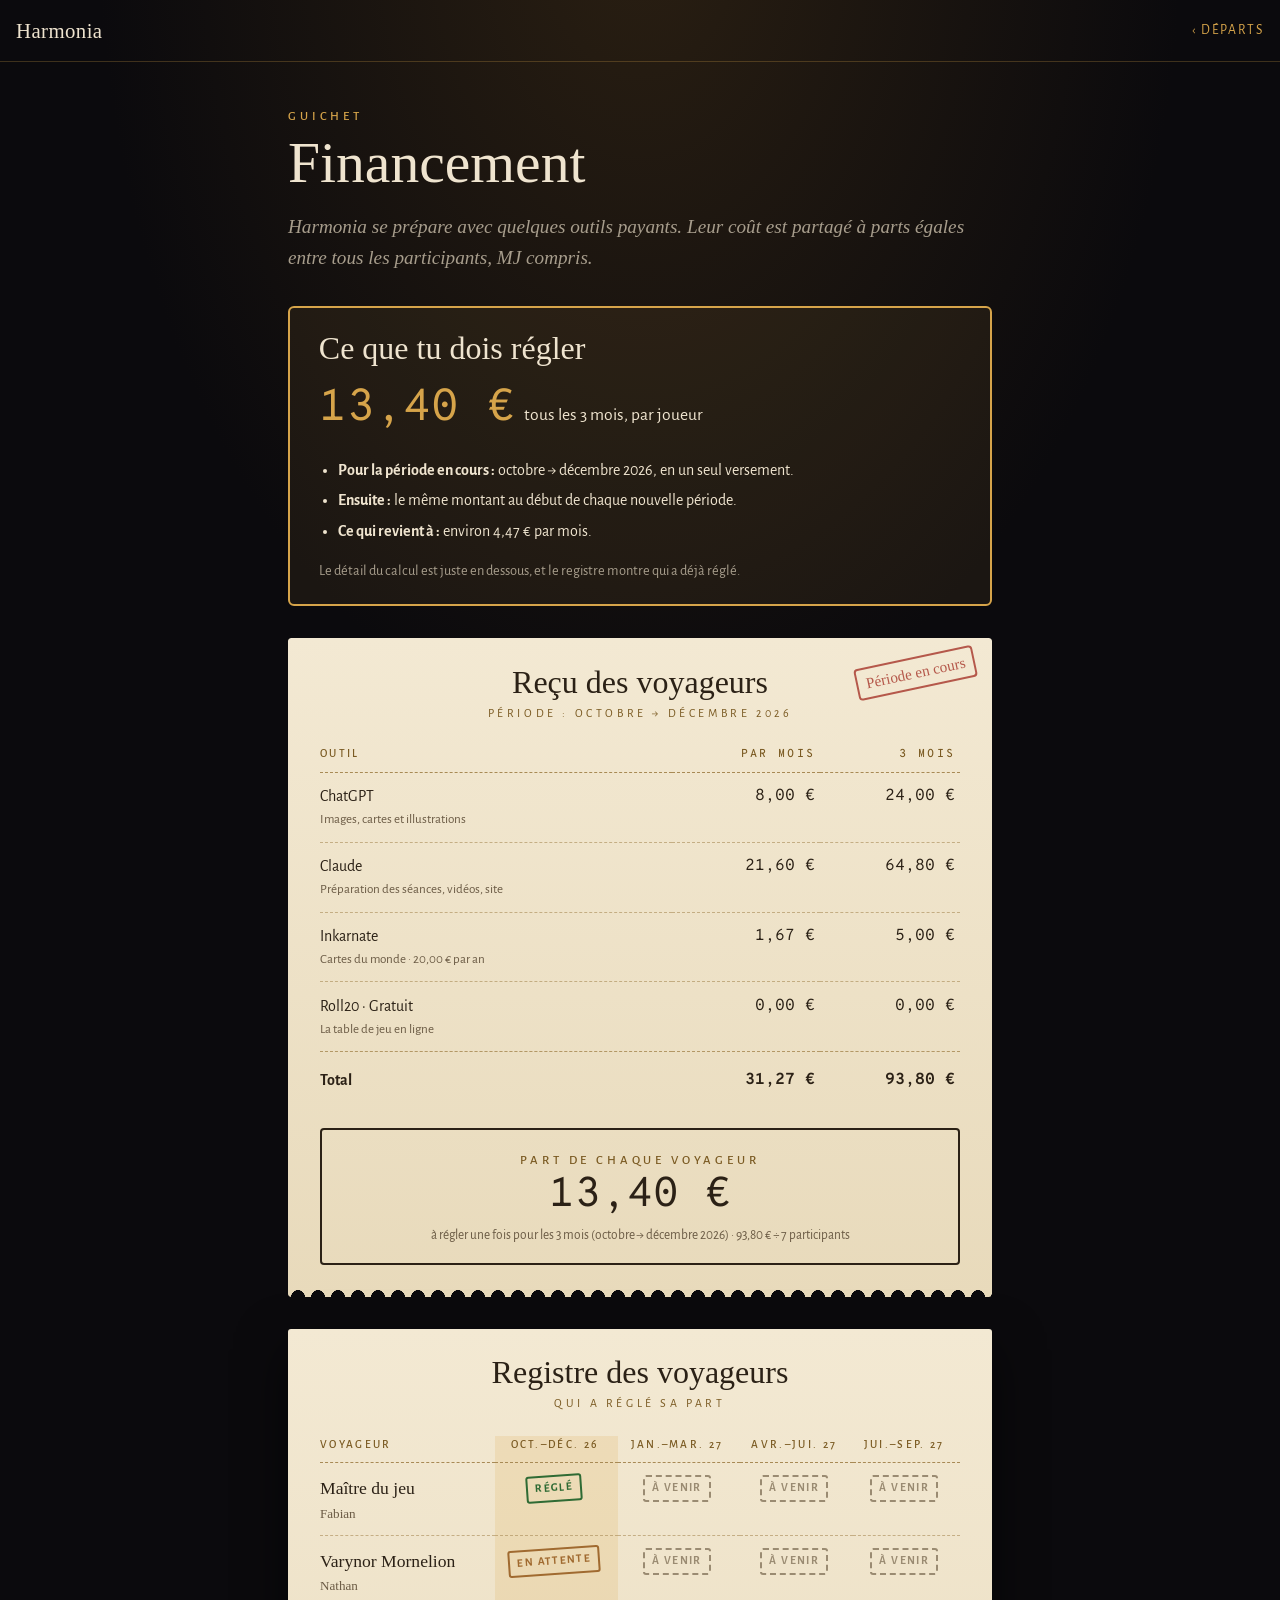
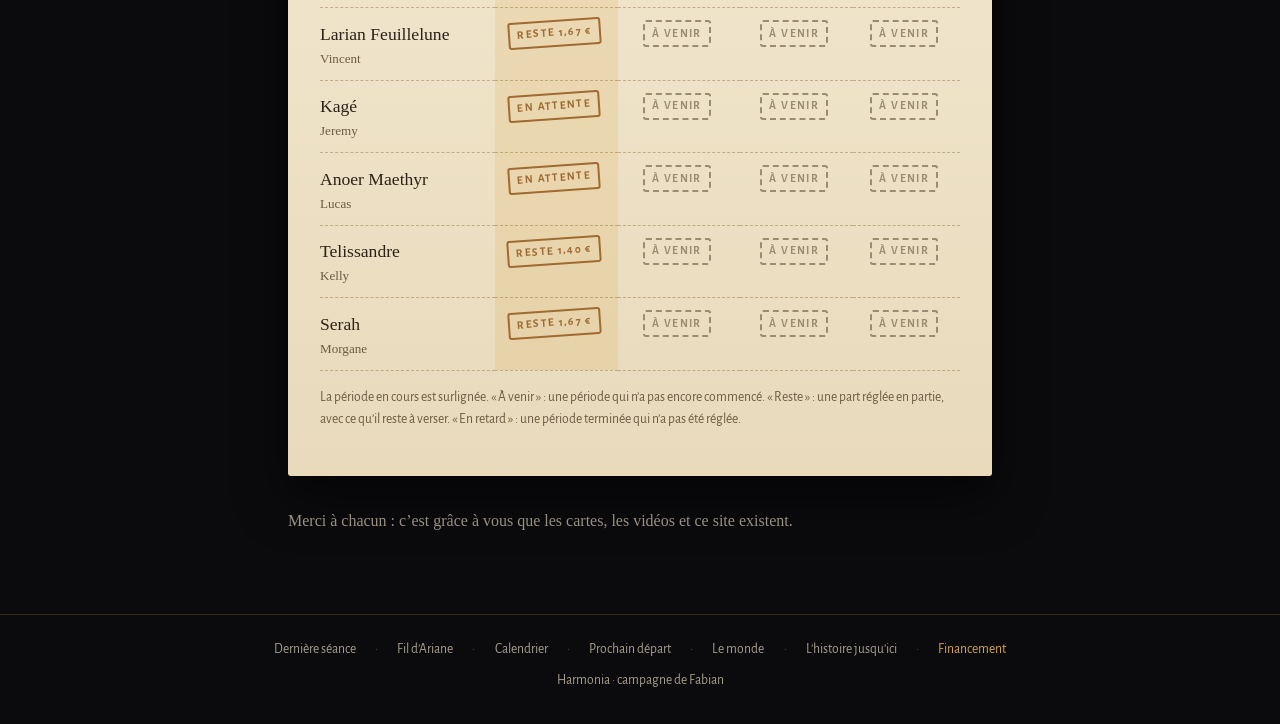
==== commit 18b11b10: "Séance S2-01 : récap, fiches du monde, fil d'Ariane, calendrier, prochaine séance le 08/11 ; finance" ====
--- a/financement.html
+++ b/financement.html
@@ -96,7 +96,7 @@
     <h2 id="titreRegistre">Registre des voyageurs</h2>
     <div class="guichet">Qui a réglé sa part</div>
     <div class="registre" id="registre"></div>
-    <p class="legende">La période en cours est surlignée. « À venir » : une période qui n’a pas encore commencé. « En retard » : une période terminée qui n’a pas été réglée.</p>
+    <p class="legende">La période en cours est surlignée. « À venir » : une période qui n’a pas encore commencé. « Reste » : une part réglée en partie, avec ce qu’il reste à verser. « En retard » : une période terminée qui n’a pas été réglée.</p>
   </section>
 
   <p class="merci">Merci à chacun : c’est grâce à vous que les cartes, les vidéos et ce site existent.</p>
@@ -158,8 +158,8 @@
   document.getElementById('totalMois').textContent = euros(arrondi(totalMois));
   document.getElementById('totalPeriode').textContent = euros(totalPeriode);
   const nb = F.participants.length;
+  const part = nb ? Math.ceil(totalPeriode / nb * 100) / 100 : 0;
   if (nb) {
-    const part = Math.ceil(totalPeriode / nb * 100) / 100;
     document.getElementById('part').textContent = euros(part);
     document.getElementById('detail').textContent = `à régler une fois pour ${N === 1 ? 'le mois' : 'les ' + N + ' mois'} (${courante.libelle}) · ${euros(totalPeriode)} ÷ ${nb} participants`;
     document.getElementById('aduMontant').textContent = euros(part);
@@ -189,8 +189,12 @@
       tr.appendChild(nomCase);
       vues.forEach(p => {
         const td = document.createElement('td'); if (p === courante) td.className = 'encours';
-        const paye = (v.prelevement && !p.avenir) || (v.paye || []).includes(p.cle);
-        const [cls, txt] = paye ? ['paye', 'Réglé'] : p.avenir ? ['avenir', 'À venir'] : p.fini ? ['retard', 'En retard'] : ['attente', 'En attente'];
+        // Versé pour cette période : une liste = réglé en entier ; un objet = le montant versé (peut être partiel)
+        const verse = Array.isArray(v.paye) ? (v.paye.includes(p.cle) ? part : 0) : ((v.paye || {})[p.cle] || 0);
+        const reste = arrondi(part - verse);
+        const paye = (v.prelevement && !p.avenir) || reste <= 0;
+        const [cls, txt] = paye ? ['paye', 'Réglé'] : verse > 0 ? [p.fini ? 'retard' : 'attente', 'Reste ' + euros(reste)] : p.avenir ? ['avenir', 'À venir'] : p.fini ? ['retard', 'En retard'] : ['attente', 'En attente'];
+        if (verse > 0 && !paye) td.title = `${euros(verse)} versés sur ${euros(part)}`;
         td.innerHTML = `<span class="marque-paye ${cls}">${txt}</span>`;
         tr.appendChild(td);
       });
